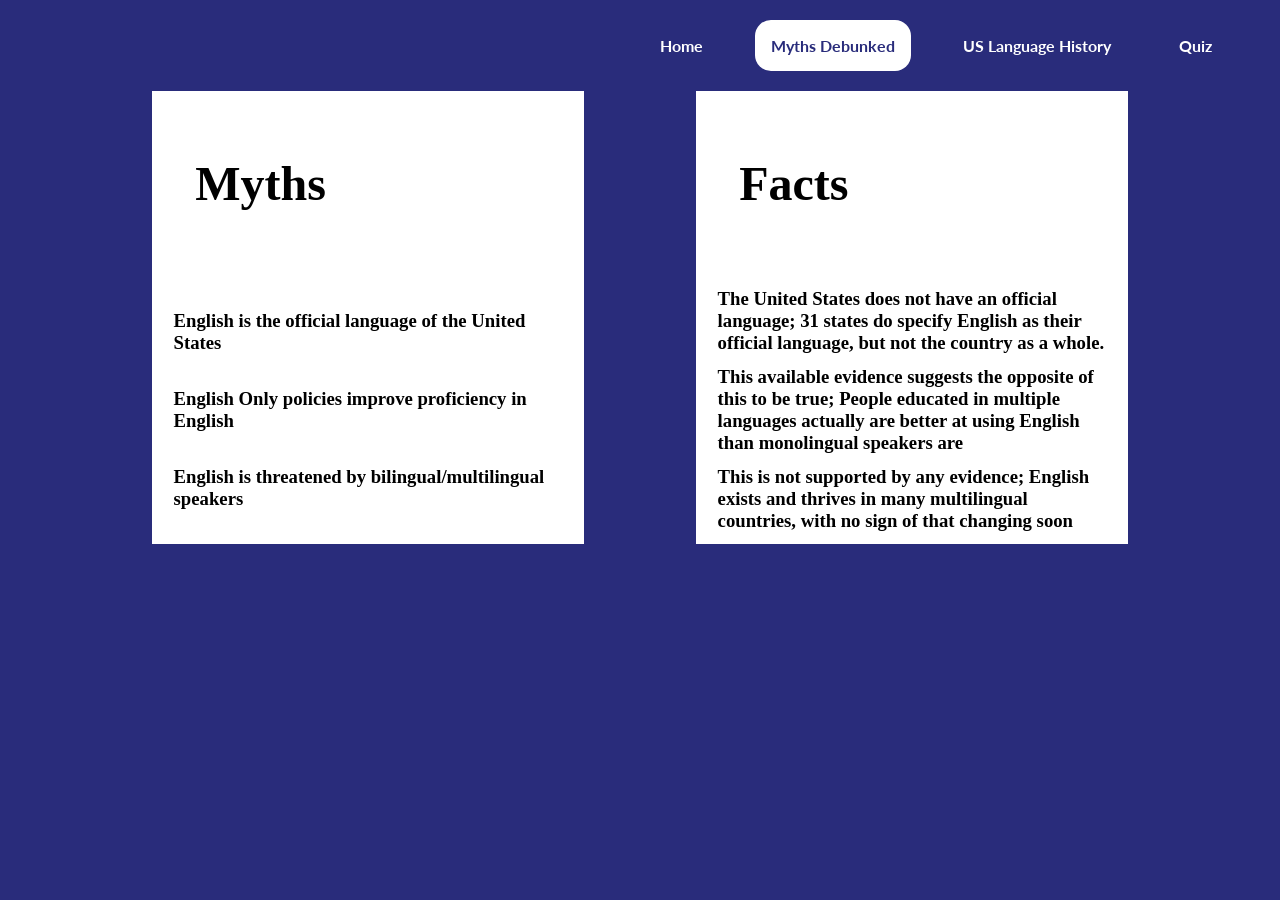
==== myths_debunked.html @ 209cc2a4 "Recreated quiz in php and adjusted styling" ====
<!doctype html>
<html>
  <head>
    <meta charset="utf-8" />
    <meta name="viewport" content="width=device-width" />
    <title>English-Only Movements & Policy</title>
    <link href="style.css" rel="stylesheet" type="text/css" />
    <script type="module" src="script.js"></script>
	<style>
		@import url('https://fonts.googleapis.com/css2?family=Lato:wght@400;700&display=swap');
	</style>
  </head>

  <header>
    <nav>
      <ul>
        <li class="nav"><a class="page" href="index.html"><b>Home</b></a></li>
        <li class="nav"><a class="page selected"><b>Myths Debunked</b></a></li>
        <li class="nav"><a class="page" href="us_language_history.html"><b>US Language History</b></a></li>
        <li class="nav"><a class="page" id="quizPage" href="quiz.php"><b>Quiz</b></a></li>
      </ul>
    </nav>
  </header>

  <body style="background-color:#292C7B">
    <main>
		<div id="mythsGrid">
			<div id="leftSide" class="mythsItem spacer">
			</div>
			
			<div id="myths" class="mythsItem">
				<h1 class="title" style="grid-row:1">
					Myths
				</h1>
				
				<h3 class="myth" style="grid-row:2">
					English is the official language of the United States
				</h3>
				
				<h3 class="myth" style="grid-row:3">
					English Only policies improve proficiency in English
				</h3>
				
				<h3 class="myth" style="grid-row:4">
					English is threatened by bilingual/multilingual speakers
				</h3>
				
			</div>
			
			<div id="spacer" class="mythsItem spacer">
			</div>
			
			<div id="facts" class="mythsItem">
				<h1 class="title" style="grid-row:1">
					Facts
				</h1>
				
				<h3 class="fact" style="grid-row:2">
					The United States does not have an official language; 31 states do specify English as their official language, but not the country as a whole.
				</h3>
				
				<h3 class="fact" style="grid-row:3">
					This available evidence suggests the opposite of this to be true; People educated in multiple languages actually are better at using English than monolingual speakers are
				</h3>
				
				<h3 class="fact" style="grid-row:4">
					This is not supported by any evidence; English exists and thrives in many multilingual countries, with no sign of that changing soon
				</h3>
			</div>
			
			<div id="rightSide" class="mythsItem spacer">
			</div>
			
		</div>
    </main>
  </body>
</html>
---- style.css ----
* {
	margin:0;
	padding:0;
}

html, body {
	padding: 0;
	margin: 0;
	width: 100%;
	height: auto;
}

.homePage {
	margin: 0;
	padding: 0;
}

nav {
	background-color: #292C7B;
	font-family: 'Lato', sans-serif;
	text-align: right;
	position: relative;
	padding: 2.25em;
	width: 100%;
	box-sizing: border-box;
}

nav li {
	list-style-type: none;
	display: inline;
	text-align:right;
	padding: 1em;
}

.page {
	text-decoration:none;
	color: white;
	padding-left: 1em;
	padding-right: 1em;
	font-size: 1rem;
	text-align: right;
}

.page:hover, .selected {
	background-color: white;
	color: #292C7B;
	padding: 1em;
	border-radius: 1em;
}

.bigImage {
	width:100%;
	filter: brightness(50%);
}

/* <---------------------------- US Language History CSS ----------------------------> */


/* <-------------- Introduction --------------> */


main.contentGrid {
	display: grid;
	grid-template-columns: 10% 80% 10%;
}

.left_column, .right_column {
	background-color:#00719c;
}

.ulh_content {
	font-family: 'Lato', sans-serif;
	background-color:white;
}

.intro_container {
	position: relative;
	text-align: center;
}

.new_amsterdam {
	width:100%;
	filter: brightness(70%);
}

.intro_text {
	position:absolute;
	top:5%;
	left:5%;
	width:90%;
	height:90%;
	z-index:0;
	background-color:black;
	filter: opacity(50%);
	color:white;
	justify-content: center;
}

.title {
	margin-top: 15%;
	margin-bottom: 15%;
	margin-left: auto;
	margin-right: auto;
	width:80%;
	font-size:3rem;
}

.intro_info {
	margin-bottom: 10%;
	margin-left: auto;
	margin-right: auto;
	width: 80%;
}

.intro_divider {
	position:relative;
	background-color:black;
	border-radius:2px;
	margin:4em auto;
	height: 2px;
	width: 80%;
}


/* <-------------- Spanish --------------> */


.spanish {
	display: grid;
	grid-template-columns:47.5% 47.5%;
	grid-gap: 5%;
	margin:0 5%;
	text-align: center;
}

.spanish_title {
	margin-bottom: 1em;
}

.santa_fe {
	grid-area: santa_fe;
	width:100%;
	height:100%;
	object-fit: cover;
}

.spanish_divider {
	position:relative;
	background-color:black;
	border-radius:2px;
	margin:4em auto;
	height: 2px;
	width: 80%;
}


/* <-------------- French --------------> */


.french {
	display: grid;
	grid-template-columns:47.5% 47.5%;
	grid-gap: 5%;
	margin:0 5%;
	text-align: center;
}

.french_title {
	margin-bottom: 1em;
}

.french_house {
	grid-area: french_house;
	width:100%;
	height:100%;
	object-fit:fill;
}

.french_divider {
	position:relative;
	background-color:black;
	border-radius:2px;
	margin:4em auto;
	height: 2px;
	width: 80%;
}


/* <-------------- Dutch --------------> */


.dutch {
	display: grid;
	grid-template-columns:47.5% 47.5%;
	grid-gap: 5%;
	margin:0 5%;
	text-align: center;
}

.dutch_title {
	margin-bottom: 1em;
}

.dutch_houses {
	grid-area: french_houses;
	width:100%;
	height:100%;
	object-fit:fill;
}

.dutch_divider {
	position:relative;
	background-color:black;
	border-radius:2px;
	margin:4em auto;
	height: 2px;
	width: 80%;
}


/* <-------------- Swedish --------------> */


.swedish {
	display: grid;
	grid-template-columns:47.5% 47.5%;
	grid-gap: 5%;
	margin:0 5%;
	text-align: center;
}

.swedish_title {
	margin-bottom: 1em;
}

.swedish_cabin {
	grid-area: swedish_cabin;
	width:100%;
	height:100%;
	object-fit:fill;
}

.swedish_divider {
	position:relative;
	background-color:black;
	border-radius:2px;
	margin:4em auto;
	height: 2px;
	width: 80%;
}


/* <-------------- Quiz CSS --------------> */

.quiz {
	position:relative;
	width: 100%;
	align-items:center;
}

.quizItem {
	width:100%;
	display: inline-grid;
}

.results {
	position:relative;
	width: 100%;
	justify-content: center;
}

body.quiz, body.results {
	background-color:#292C7B;
}

.resultsItem {
	display: inline-grid;
	height: 100%;
	width:100%;
}

#quizGrid {
	grid-template-columns: 20% 60% 20%;
	grid-template-rows: 15% 15% 15% 15% 15% 5%;
	display: inline-grid;
	width: 100%;
	align-items: center;
	height:100%;
	position:absolute;
	top:40em;
	color:white;
}

.questions {
	justify-content: left;
}

.choices {
	display: inline-grid;
	grid-template-columns: 20% 80%;
}

#question1 {
	grid-row:1;
}

#question2 {
	grid-row:2;
}

#question3 {
	grid-row:3;
}

#question4 {
	grid-row:4;
}

#question5 {
	grid-row:5;
}

.submit {
	grid-row:6;
	width:20%;
	justify-content: center;
}

#resultsGrid {
	grid-template-columns: 15% 70% 15%;
	display: inline-grid;
	width: 100%;
	align-items: center;
	color: white;
}


/* <--------- Myths debunked CSS ----------> */

#mythsGrid {
	grid-template-columns: 10% 37.5% 5% 37.5% 10%;
	height:100%;
	display: inline-grid;
	width: 100%;
	align-items: center;
}

#myths {
	background-color: white;
	height:100%;
	margin: 5%;
}

#facts {
	background-color: white;
	height:100%;
	margin: 5%;
}

.mythsItem {
	display: inline-grid;
	height: 100%;
}

.spacer {
	height: 100%;
	background-color: #292C7B;
}

.myth, .fact {
	margin-left: 5%;
	margin-right: 5%;
}



p {
	display:inline-block;
}
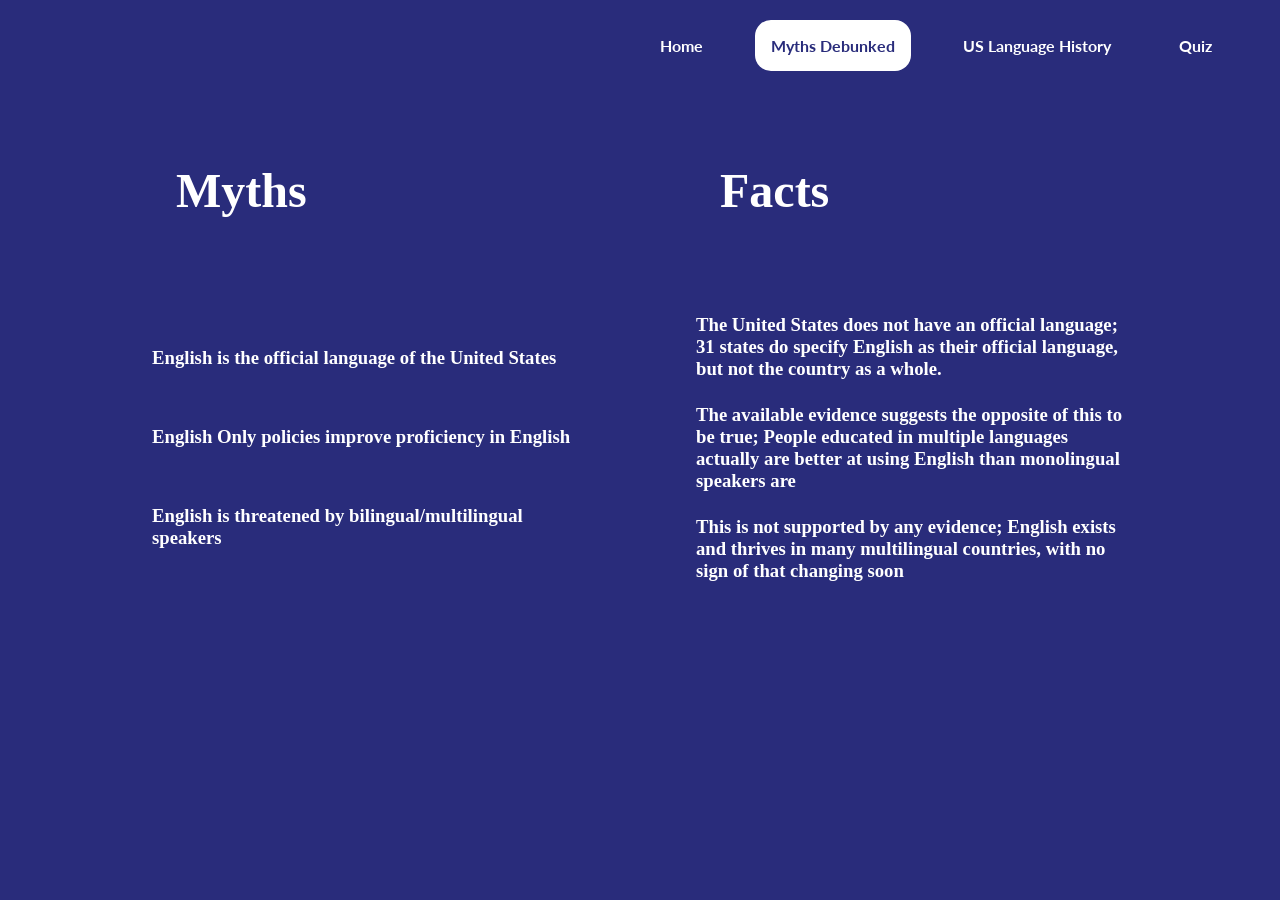
==== commit 5c0a464a: "Style changes for myths page and quiz" ====
--- a/myths_debunked.html
+++ b/myths_debunked.html
@@ -60,7 +60,7 @@
 				</h3>
 				
 				<h3 class="fact" style="grid-row:3">
-					This available evidence suggests the opposite of this to be true; People educated in multiple languages actually are better at using English than monolingual speakers are
+					The available evidence suggests the opposite of this to be true; People educated in multiple languages actually are better at using English than monolingual speakers are
 				</h3>
 				
 				<h3 class="fact" style="grid-row:4">
--- a/style.css
+++ b/style.css
@@ -256,11 +256,13 @@
 	position:relative;
 	width: 100%;
 	align-items:center;
+	height:auto;
 }
 
 .quizItem {
 	width:100%;
 	display: inline-grid;
+	height:auto;
 }
 
 .results {
@@ -279,25 +281,27 @@
 	width:100%;
 }
 
+#question {
+	
+}
+
 #quizGrid {
-	grid-template-columns: 20% 60% 20%;
-	grid-template-rows: 15% 15% 15% 15% 15% 5%;
-	display: inline-grid;
-	width: 100%;
-	align-items: center;
-	height:100%;
-	position:absolute;
-	top:40em;
-	color:white;
+	grid-template-columns: 15% 70% 15%;
+	display: inline-grid;
+	width: 100%;
+	color: white;
 }
 
 .questions {
 	justify-content: left;
+	width:100%;
 }
 
 .choices {
 	display: inline-grid;
 	grid-template-columns: 20% 80%;
+	width: 100%;
+	
 }
 
 #question1 {
@@ -346,15 +350,17 @@
 }
 
 #myths {
-	background-color: white;
-	height:100%;
-	margin: 5%;
+	height:100%;
+	margin-top: 10%;
+	margin-bottom: 10%;
+	color:white;
 }
 
 #facts {
-	background-color: white;
-	height:100%;
-	margin: 5%;
+	height:100%;
+	margin-top: 10%;
+	margin-bottom: 10%;
+	color:white;
 }
 
 .mythsItem {
@@ -371,9 +377,6 @@
 	margin-left: 5%;
 	margin-right: 5%;
 }
-
-
-
 p {
 	display:inline-block;
 }
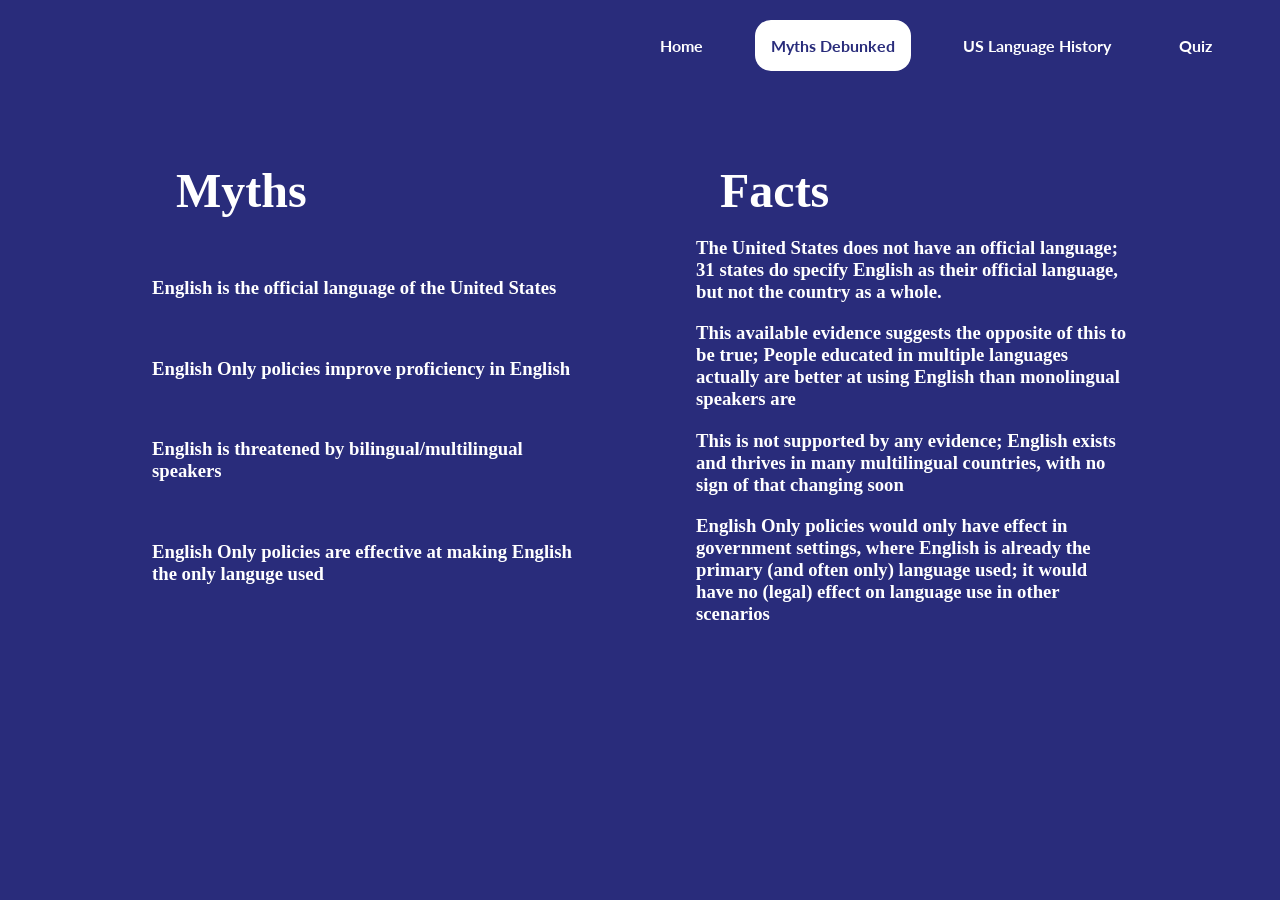
==== commit 0bb7891b: "Added a myth/fact" ====
--- a/myths_debunked.html
+++ b/myths_debunked.html
@@ -45,6 +45,10 @@
 					English is threatened by bilingual/multilingual speakers
 				</h3>
 				
+				<h3 class="myth" style="grid-row:5">
+					English Only policies are effective at making English the only languge used
+				</h3>
+				
 			</div>
 			
 			<div id="spacer" class="mythsItem spacer">
@@ -60,12 +64,17 @@
 				</h3>
 				
 				<h3 class="fact" style="grid-row:3">
-					The available evidence suggests the opposite of this to be true; People educated in multiple languages actually are better at using English than monolingual speakers are
+					This available evidence suggests the opposite of this to be true; People educated in multiple languages actually are better at using English than monolingual speakers are
 				</h3>
 				
 				<h3 class="fact" style="grid-row:4">
 					This is not supported by any evidence; English exists and thrives in many multilingual countries, with no sign of that changing soon
 				</h3>
+				
+				<h3 class="fact" style="grid-row:5">
+					English Only policies would only have effect in government settings, where English is already the primary (and often only) language used; it would have no (legal) effect on language use in other scenarios
+				</h3>
+				
 			</div>
 			
 			<div id="rightSide" class="mythsItem spacer">
--- a/style.css
+++ b/style.css
@@ -1,8 +1,16 @@
+
+/* <---------------------------- General ----------------------------> */
+
+
 * {
 	margin:0;
 	padding:0;
 }
 
+
+/* <---------------------------- Home Page ----------------------------> */
+
+
 html, body {
 	padding: 0;
 	margin: 0;
@@ -14,6 +22,10 @@
 	margin: 0;
 	padding: 0;
 }
+
+
+/* <-------------- Nav Bar --------------> */
+
 
 nav {
 	background-color: #292C7B;
@@ -48,12 +60,17 @@
 	border-radius: 1em;
 }
 
+
+/* <-------------- Home Page Content --------------> */
+
+
 .bigImage {
 	width:100%;
 	filter: brightness(50%);
 }
 
-/* <---------------------------- US Language History CSS ----------------------------> */
+
+/* <---------------------------- US Language History ----------------------------> */
 
 
 /* <-------------- Introduction --------------> */
@@ -98,13 +115,20 @@
 
 .title {
 	margin-top: 15%;
-	margin-bottom: 15%;
 	margin-left: auto;
 	margin-right: auto;
 	width:80%;
 	font-size:3rem;
 }
 
+.intro_divider {
+	background-color:white;
+	border-radius: 2px;
+	margin: 5em auto;
+	height: 2px;
+	width: 20%;
+}
+
 .intro_info {
 	margin-bottom: 10%;
 	margin-left: auto;
@@ -112,7 +136,7 @@
 	width: 80%;
 }
 
-.intro_divider {
+.post_intro_divider {
 	position:relative;
 	background-color:black;
 	border-radius:2px;
@@ -250,7 +274,8 @@
 }
 
 
-/* <-------------- Quiz CSS --------------> */
+/* <-------------- Quiz --------------> */
+
 
 .quiz {
 	position:relative;
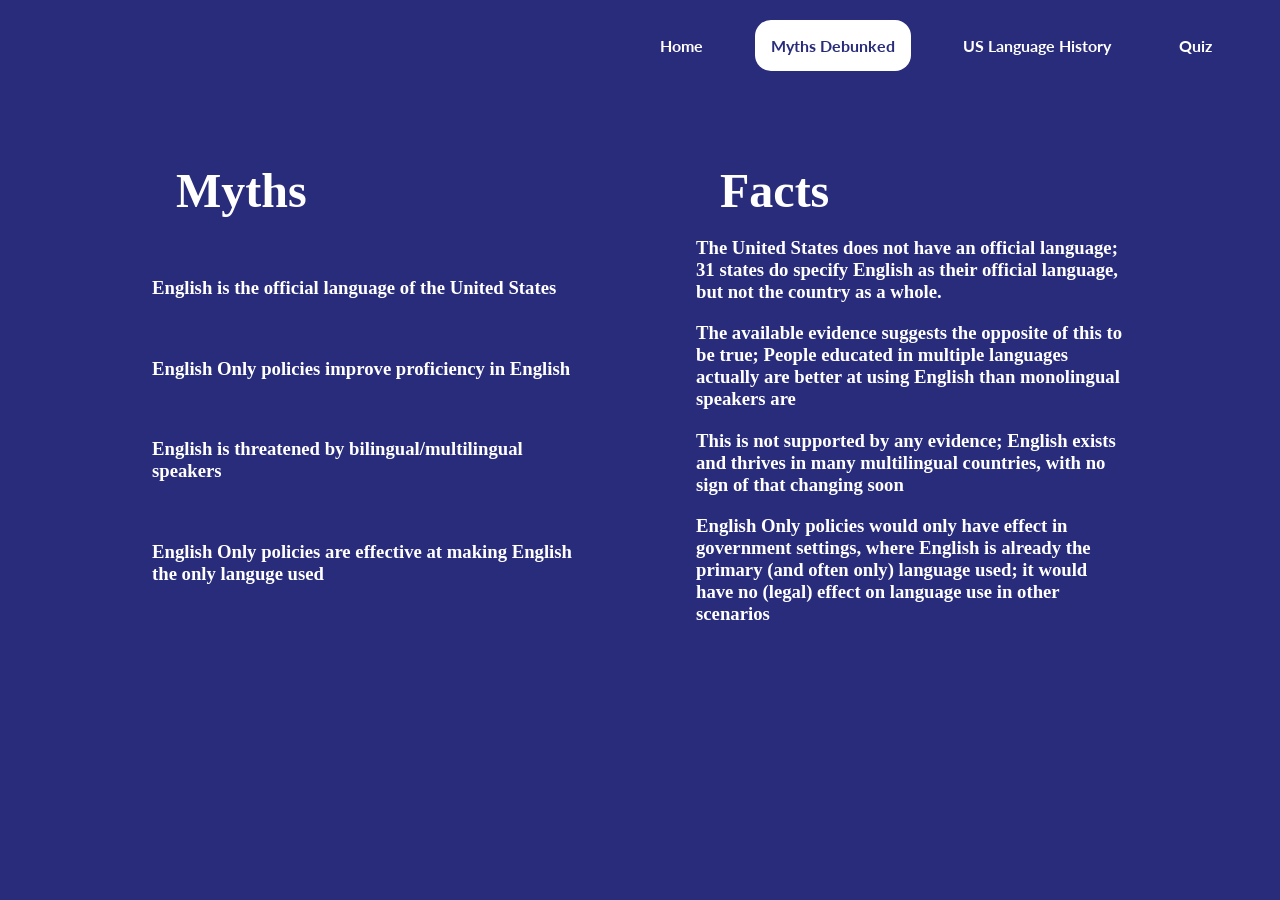
==== commit 645f2a3b: "Merge branch 'main' of https://github.com/jdolph0/Ling-201_English-Only-Movements" ====
--- a/myths_debunked.html
+++ b/myths_debunked.html
@@ -64,7 +64,7 @@
 				</h3>
 				
 				<h3 class="fact" style="grid-row:3">
-					This available evidence suggests the opposite of this to be true; People educated in multiple languages actually are better at using English than monolingual speakers are
+					The available evidence suggests the opposite of this to be true; People educated in multiple languages actually are better at using English than monolingual speakers are
 				</h3>
 				
 				<h3 class="fact" style="grid-row:4">
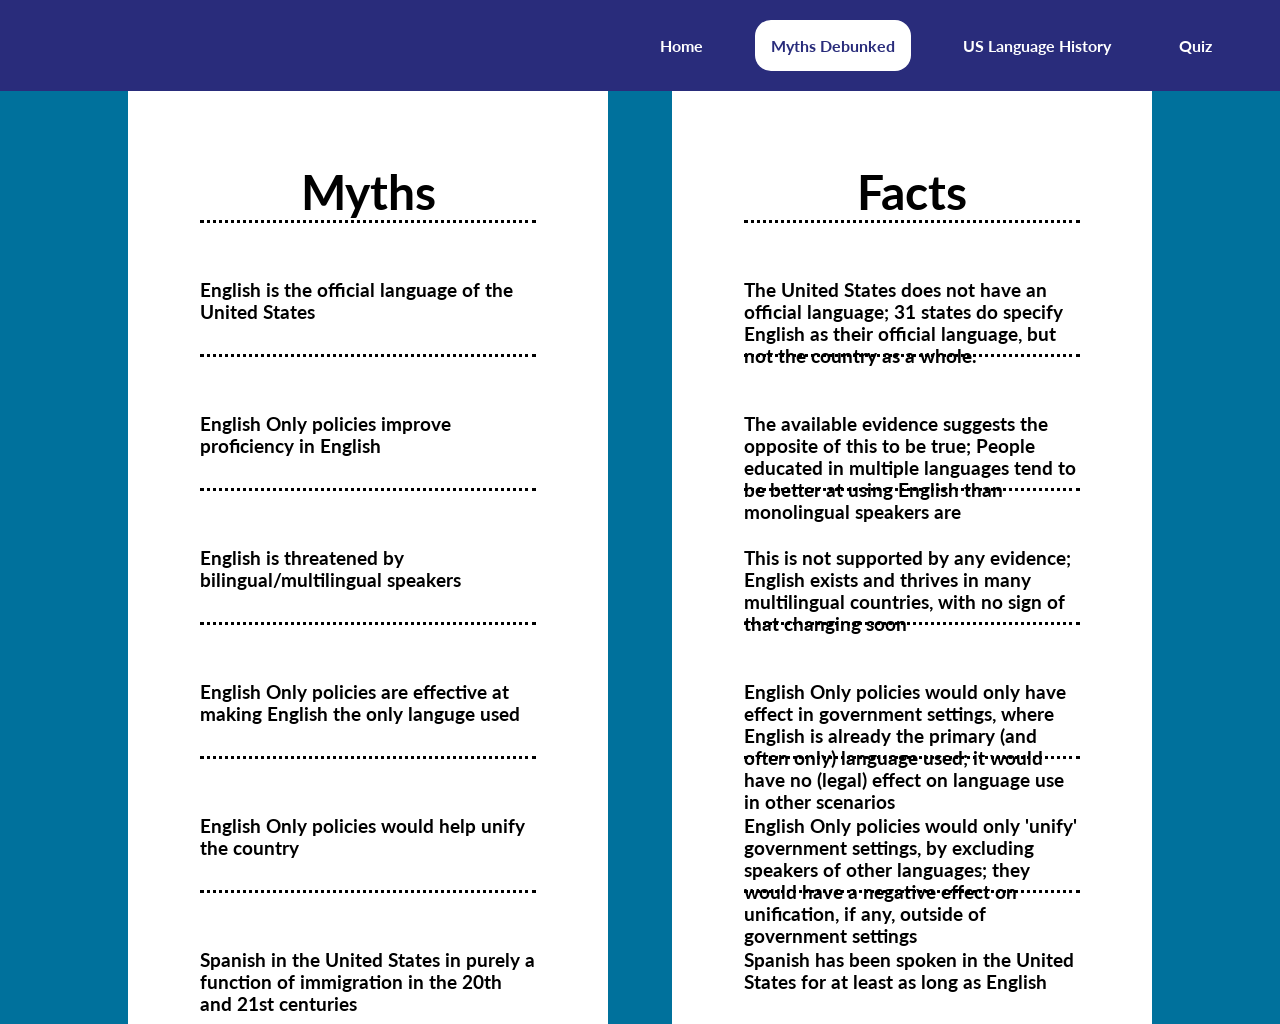
==== commit 0457fdae: "modified style more; added source for quiz images" ====
--- a/myths_debunked.html
+++ b/myths_debunked.html
@@ -22,31 +22,39 @@
     </nav>
   </header>
 
-  <body style="background-color:#292C7B">
-    <main>
+  <body style="background-color:#00719c; height:100%;">
+    <main style="height:100%;">
 		<div id="mythsGrid">
 			<div id="leftSide" class="mythsItem spacer">
 			</div>
 			
 			<div id="myths" class="mythsItem">
-				<h1 class="title" style="grid-row:1">
+				<h1 class="title">
 					Myths
 				</h1>
 				
-				<h3 class="myth" style="grid-row:2">
+				<h3 class="myth">
 					English is the official language of the United States
 				</h3>
 				
-				<h3 class="myth" style="grid-row:3">
+				<h3 class="myth">
 					English Only policies improve proficiency in English
 				</h3>
 				
-				<h3 class="myth" style="grid-row:4">
+				<h3 class="myth">
 					English is threatened by bilingual/multilingual speakers
 				</h3>
 				
-				<h3 class="myth" style="grid-row:5">
+				<h3 class="myth">
 					English Only policies are effective at making English the only languge used
+				</h3>
+				
+				<h3 class="myth">
+					English Only policies would help unify the country
+				</h3>
+				
+				<h3 class="myth">
+					Spanish in the United States in purely a function of immigration in the 20th and 21st centuries 
 				</h3>
 				
 			</div>
@@ -55,26 +63,33 @@
 			</div>
 			
 			<div id="facts" class="mythsItem">
-				<h1 class="title" style="grid-row:1">
+				<h1 class="title">
 					Facts
 				</h1>
 				
-				<h3 class="fact" style="grid-row:2">
+				<h3 class="fact">
 					The United States does not have an official language; 31 states do specify English as their official language, but not the country as a whole.
 				</h3>
 				
-				<h3 class="fact" style="grid-row:3">
-					The available evidence suggests the opposite of this to be true; People educated in multiple languages actually are better at using English than monolingual speakers are
+				<h3 class="fact">
+					The available evidence suggests the opposite of this to be true; People educated in multiple languages tend to be better at using English than monolingual speakers are
 				</h3>
 				
-				<h3 class="fact" style="grid-row:4">
+				<h3 class="fact">
 					This is not supported by any evidence; English exists and thrives in many multilingual countries, with no sign of that changing soon
 				</h3>
 				
-				<h3 class="fact" style="grid-row:5">
+				<h3 class="fact">
 					English Only policies would only have effect in government settings, where English is already the primary (and often only) language used; it would have no (legal) effect on language use in other scenarios
 				</h3>
 				
+				<h3 class="fact">
+					English Only policies would only 'unify' government settings, by excluding speakers of other languages; they would have a negative effect on unification, if any, outside of government settings
+				</h3>
+				
+				<h3 class="fact">
+					Spanish has been spoken in the United States for at least as long as English
+				</h3>
 			</div>
 			
 			<div id="rightSide" class="mythsItem spacer">
--- a/style.css
+++ b/style.css
@@ -5,6 +5,7 @@
 * {
 	margin:0;
 	padding:0;
+	font-family: 'Lato', sans-serif;
 }
 
 
@@ -15,7 +16,7 @@
 	padding: 0;
 	margin: 0;
 	width: 100%;
-	height: auto;
+	height: 100%;
 }
 
 .homePage {
@@ -280,7 +281,10 @@
 .quiz {
 	position:relative;
 	width: 100%;
-	align-items:center;
+	height: 100%;
+	display: flex;
+	margin-left: 5em;
+	margin-right: 5em;
 	height:auto;
 }
 
@@ -312,20 +316,25 @@
 
 #quizGrid {
 	grid-template-columns: 15% 70% 15%;
-	display: inline-grid;
-	width: 100%;
-	color: white;
+	display: flex;
+	width: 100%;
+	height: 100%;
+	align-items: center;
+	background-color: white;
+	color: black;
 }
 
 .questions {
 	justify-content: left;
 	width:100%;
+	margin-top: 0.5em;
 }
 
 .choices {
-	display: inline-grid;
-	grid-template-columns: 20% 80%;
-	width: 100%;
+	padding-left: 3em;
+	display: flex;
+	gap: 1em;
+	width: auto;
 	
 }
 
@@ -350,6 +359,8 @@
 }
 
 .submit {
+	margin-left: 2em;
+	margin-top: 0.5em;
 	grid-row:6;
 	width:20%;
 	justify-content: center;
@@ -360,7 +371,9 @@
 	display: inline-grid;
 	width: 100%;
 	align-items: center;
-	color: white;
+	height: 100%;
+	background-color: white;
+	color: black;
 }
 
 
@@ -369,38 +382,44 @@
 #mythsGrid {
 	grid-template-columns: 10% 37.5% 5% 37.5% 10%;
 	height:100%;
-	display: inline-grid;
+	display: grid;
 	width: 100%;
 	align-items: center;
 }
 
 #myths {
 	height:100%;
-	margin-top: 10%;
-	margin-bottom: 10%;
-	color:white;
+	background-color:white;
+	color:black;
 }
 
 #facts {
 	height:100%;
-	margin-top: 10%;
-	margin-bottom: 10%;
-	color:white;
+	background-color:white;
+	color:black;
 }
 
 .mythsItem {
-	display: inline-grid;
+	display: grid;
 	height: 100%;
 }
 
 .spacer {
 	height: 100%;
-	background-color: #292C7B;
+	background-color: #00719c;
+}
+
+.title {
+	text-align: center;
 }
 
 .myth, .fact {
-	margin-left: 5%;
-	margin-right: 5%;
+	text-align: cnter;
+	height: 4em;
+	margin-left: 15%;
+	margin-right: 15%;
+	padding-top: 3em;
+	border-top: black dotted;
 }
 p {
 	display:inline-block;
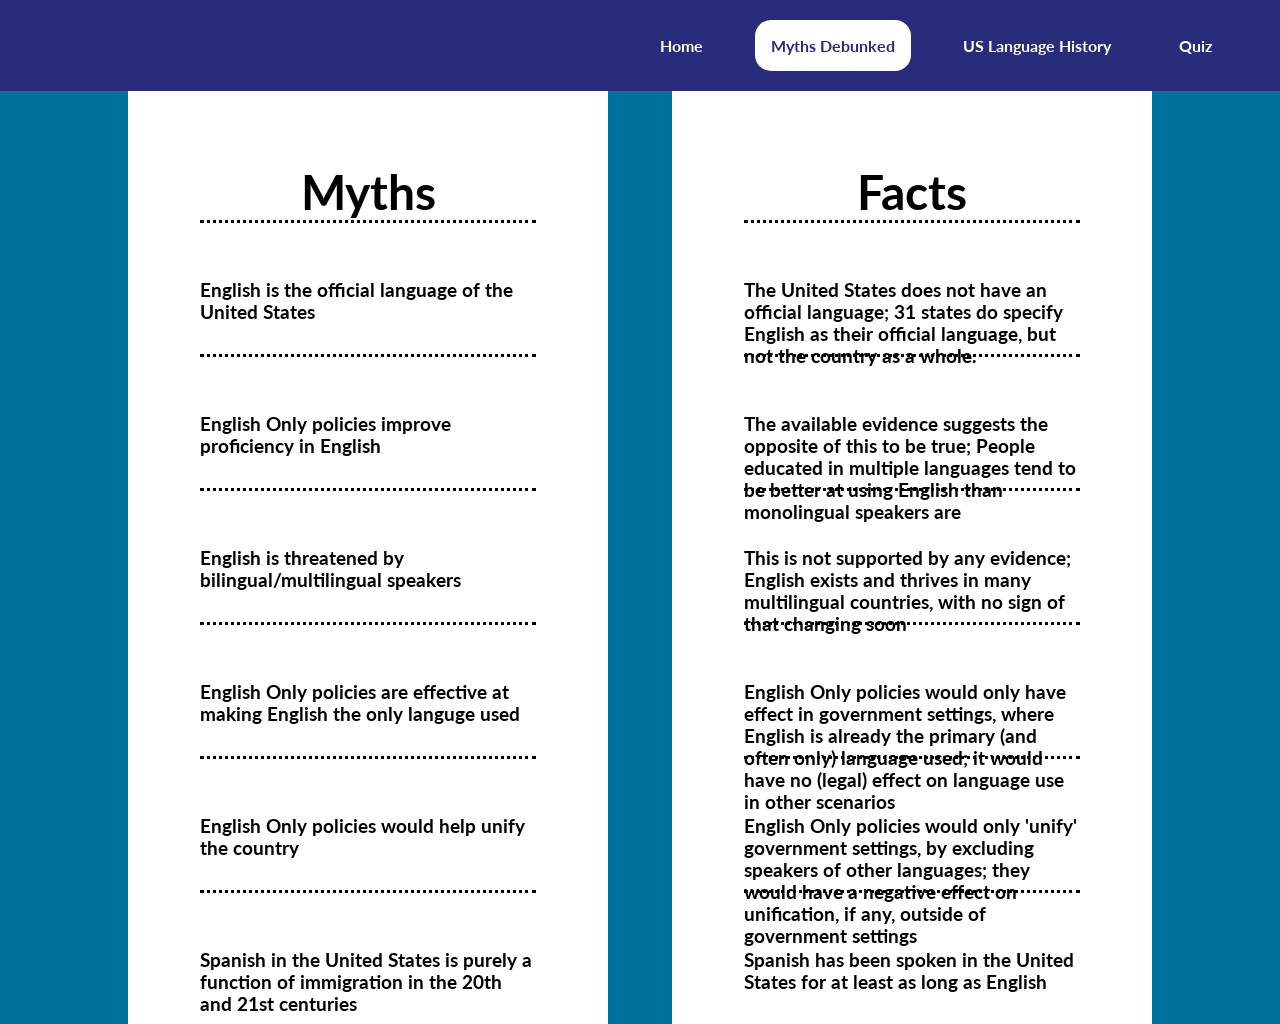
==== commit 203173ce: "Added lines between the myths/facts, and spacing between ones in each column" ====
--- a/myths_debunked.html
+++ b/myths_debunked.html
@@ -54,7 +54,7 @@
 				</h3>
 				
 				<h3 class="myth">
-					Spanish in the United States in purely a function of immigration in the 20th and 21st centuries 
+					Spanish in the United States is purely a function of immigration in the 20th and 21st centuries 
 				</h3>
 				
 			</div>
--- a/style.css
+++ b/style.css
@@ -283,6 +283,7 @@
 	width: 100%;
 	height: 100%;
 	display: flex;
+	flex-wrap: wrap;
 	margin-left: 5em;
 	margin-right: 5em;
 	height:auto;
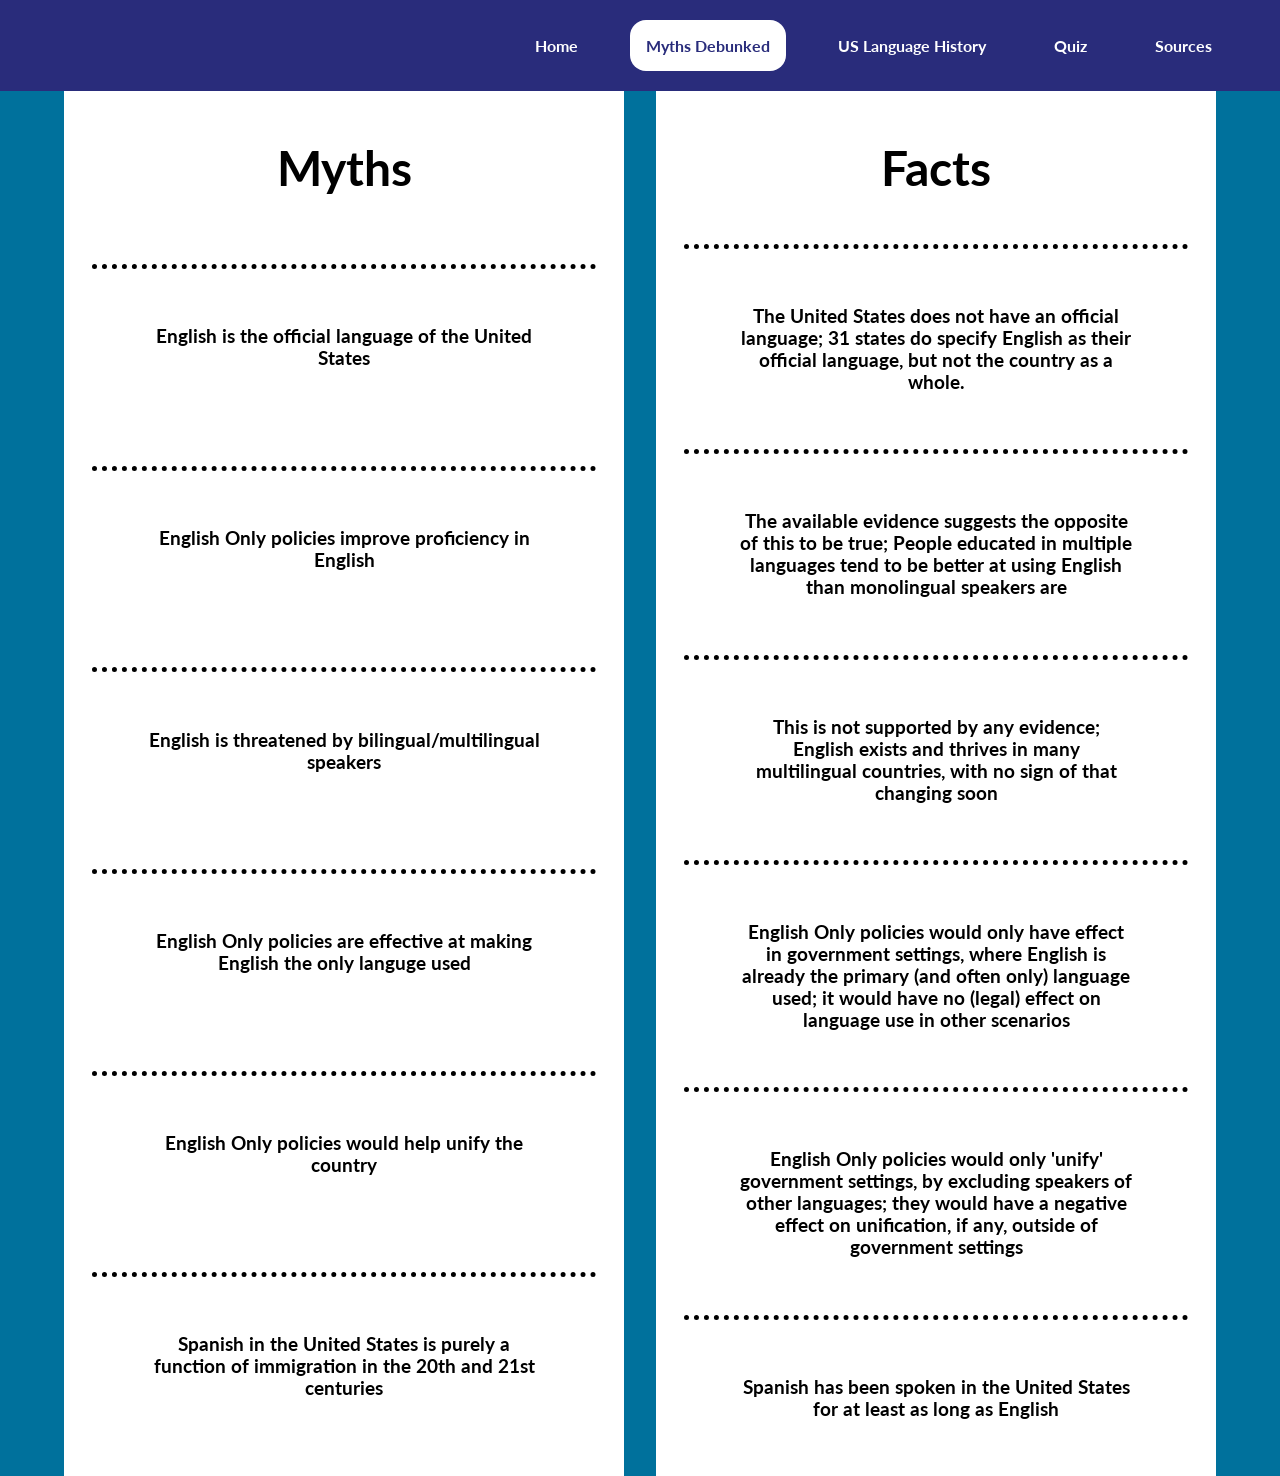
==== commit 3ee7e214: "Added images to home page; made changes to quiz/results style" ====
--- a/myths_debunked.html
+++ b/myths_debunked.html
@@ -18,6 +18,7 @@
         <li class="nav"><a class="page selected"><b>Myths Debunked</b></a></li>
         <li class="nav"><a class="page" href="us_language_history.html"><b>US Language History</b></a></li>
         <li class="nav"><a class="page" id="quizPage" href="quiz.php"><b>Quiz</b></a></li>
+		<li class="nav"><a download class="page" id="sources" href="sources.txt"><b>Sources</b></a></li>
       </ul>
     </nav>
   </header>
--- a/style.css
+++ b/style.css
@@ -22,6 +22,22 @@
 .homePage {
 	margin: 0;
 	padding: 0;
+	background-image: url("images/englishOnly.jpg");
+	background-repeat: no-repeat;
+	background-size: cover;
+	height: 100%;
+	filter: brightness(50%);
+}
+
+.homeImages {
+	height: 176px;
+}
+
+table {
+	padding: 2em;
+	width: 100%;
+	height: 100%;
+	text-align: center;
 }
 
 
@@ -316,19 +332,32 @@
 }
 
 #quizGrid {
-	grid-template-columns: 15% 70% 15%;
+	position: relative;
 	display: flex;
 	width: 100%;
 	height: 100%;
 	align-items: center;
+	justify-content: center;
 	background-color: white;
 	color: black;
 }
 
+#leftSide, #rightSide {
+	width: 15%;
+}
+
+.title {
+	position: relative;
+	justify-content: center;
+	text-align: center;
+	margin: 1em auto;
+}
+
 .questions {
+	position: relative;
 	justify-content: left;
 	width:100%;
-	margin-top: 0.5em;
+	margin: 1em auto;
 }
 
 .choices {
@@ -339,26 +368,6 @@
 	
 }
 
-#question1 {
-	grid-row:1;
-}
-
-#question2 {
-	grid-row:2;
-}
-
-#question3 {
-	grid-row:3;
-}
-
-#question4 {
-	grid-row:4;
-}
-
-#question5 {
-	grid-row:5;
-}
-
 .submit {
 	margin-left: 2em;
 	margin-top: 0.5em;
@@ -381,7 +390,7 @@
 /* <--------- Myths debunked CSS ----------> */
 
 #mythsGrid {
-	grid-template-columns: 10% 37.5% 5% 37.5% 10%;
+	grid-template-columns: 5% 43.75% 2.5% 43.75% 5%;
 	height:100%;
 	display: grid;
 	width: 100%;
@@ -401,7 +410,8 @@
 }
 
 .mythsItem {
-	display: grid;
+	display: flex;
+	flex-direction: column;
 	height: 100%;
 }
 
@@ -415,12 +425,13 @@
 }
 
 .myth, .fact {
-	text-align: cnter;
-	height: 4em;
-	margin-left: 15%;
-	margin-right: 15%;
-	padding-top: 3em;
-	border-top: black dotted;
+	text-align: center;
+	height: auto;
+	width: 70%;
+	margin: auto;
+	padding: 3em;
+	border-top: 5px dotted black;
+	display: inline;
 }
 p {
 	display:inline-block;
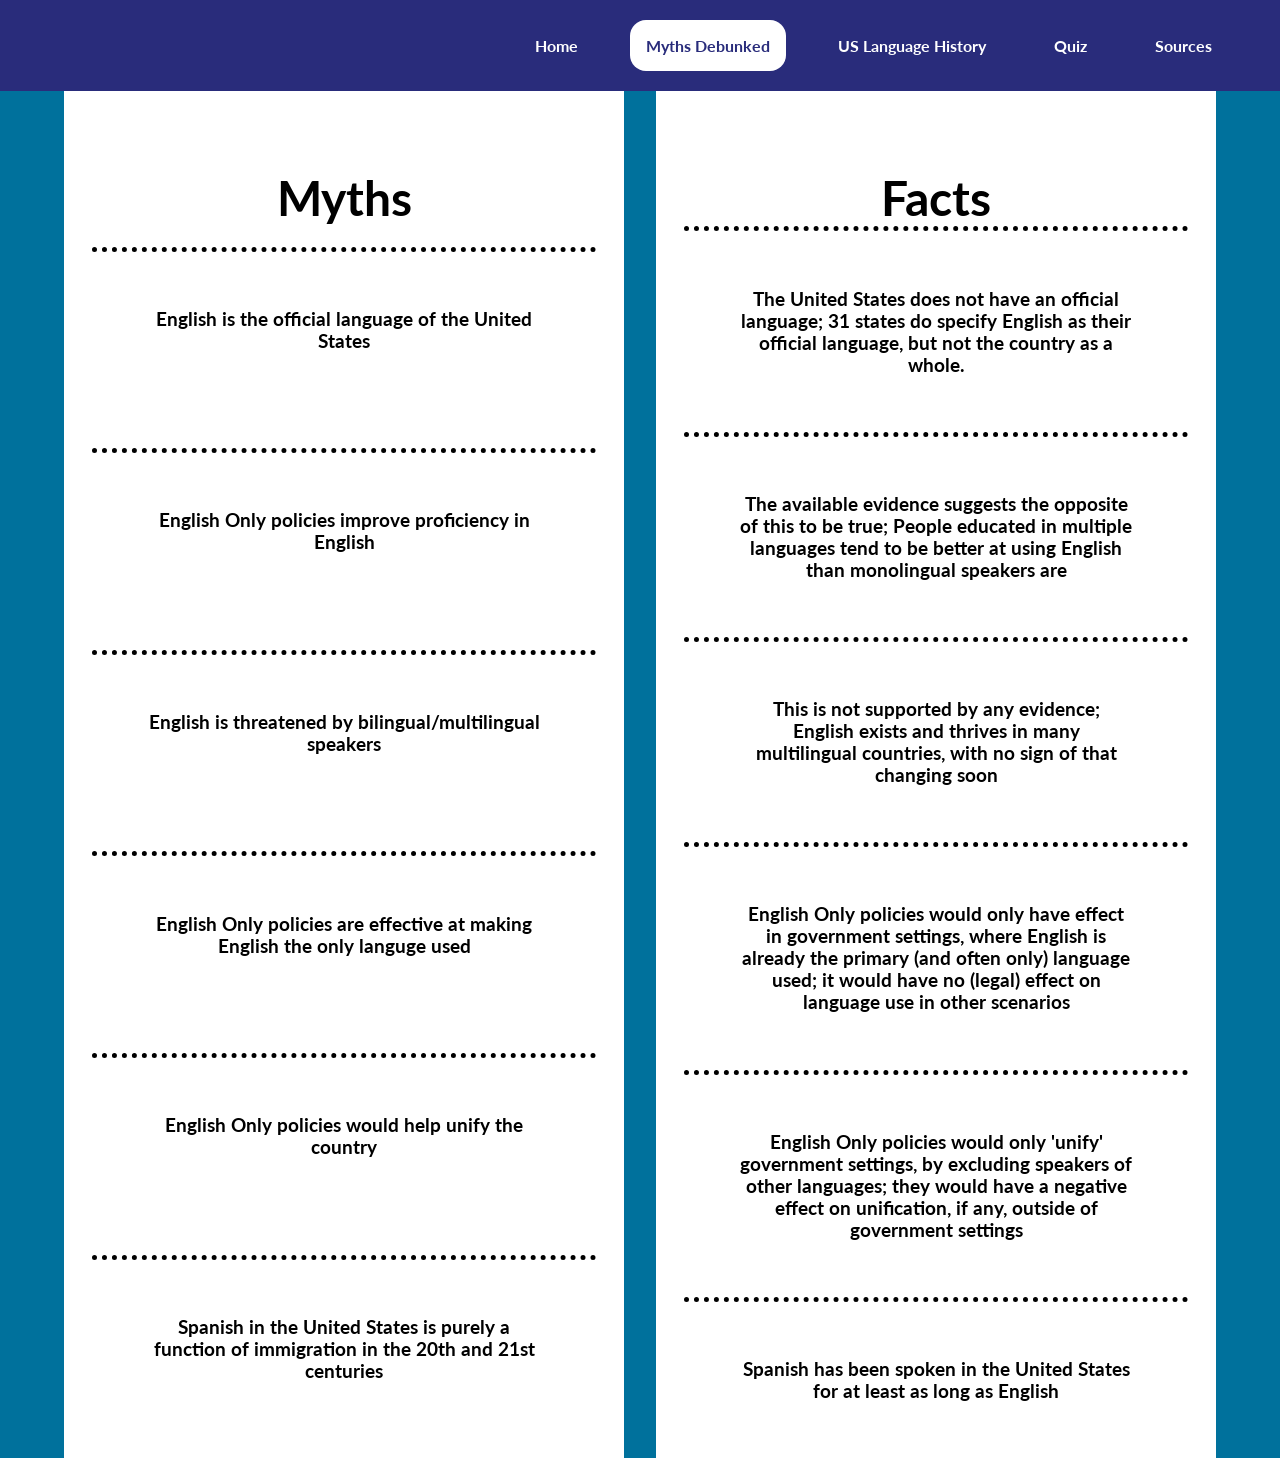
==== commit 38041605: "Fixed title HTML tags and deleted a couple more files that were unused." ====
--- a/myths_debunked.html
+++ b/myths_debunked.html
@@ -3,9 +3,8 @@
   <head>
     <meta charset="utf-8" />
     <meta name="viewport" content="width=device-width" />
-    <title>English-Only Movements & Policy</title>
+    <title>Myths Debunked | English Only Movement</title>
     <link href="style.css" rel="stylesheet" type="text/css" />
-    <script type="module" src="script.js"></script>
 	<style>
 		@import url('https://fonts.googleapis.com/css2?family=Lato:wght@400;700&display=swap');
 	</style>
--- a/style.css
+++ b/style.css
@@ -15,29 +15,116 @@
 html, body {
 	padding: 0;
 	margin: 0;
-	width: 100%;
-	height: 100%;
-}
-
-.homePage {
+}
+
+.home_page {
+	display:grid;
+	grid-template-columns: 10% 80% 10%;
+}
+
+.home_left_column, .home_right_column {
+	background-color: #00719c;
+}
+
+.home_page_intro {
 	margin: 0;
 	padding: 0;
-	background-image: url("images/englishOnly.jpg");
-	background-repeat: no-repeat;
-	background-size: cover;
-	height: 100%;
-	filter: brightness(50%);
-}
-
-.homeImages {
-	height: 176px;
-}
-
-table {
-	padding: 2em;
-	width: 100%;
-	height: 100%;
-	text-align: center;
+	position:relative;
+	text-align: center;
+}
+
+.big_image {
+	width:100%;
+	filter:brightness(30%);
+}
+
+.home_title {
+	font-family: 'Lato', sans-serif;
+	position: absolute;
+	color: white;
+	top:15%;
+	top: 30%;
+  	left: 50%;
+  	transform: translate(-50%, -50%);
+	filter: opacity(75%);
+	font-size: 3rem;
+	width: 75%;
+}
+
+.home_intro_divider {
+	position: absolute;
+	background-color:white;
+	border-radius: 2px;
+	height: 2px;
+	width: 20%;
+	z-index: 0;
+	filter: opacity(75%);
+	top: 57.5%;
+  	left: 50%;
+  	transform: translate(-50%, -50%);
+}
+
+.designers {
+	position: absolute;
+	color: white;
+	top:77.5%;	
+  	left: 50%;
+  	transform: translate(-50%, -50%);
+	filter: opacity(75%);
+	font-size: 2rem;
+	width: 75%;
+}
+
+.home_post_intro_divider {
+	background-color:black;
+	border-radius: 2px;
+	margin: 5em auto;
+	height: 2px;
+	width: 70%;
+}
+
+.lang_disc_ex_container {
+	text-align: center;
+}
+
+.mission_title {
+	margin-bottom: 2em;
+}
+
+.mission {
+	text-align: center;
+	width: 80%;
+}
+
+.myth_examples_title {
+	margin-bottom: 3em;
+}
+
+.myth_images {
+	display: grid;
+	grid-template-columns: 50% 50%;
+	grid-template-rows: 50% 50%;
+	width:78%;
+	grid-gap: 2%;
+	justify-content: center;
+	margin-left: auto;
+	margin-right: auto;
+	margin-bottom: 6em;
+}
+
+.myth_img {
+	width:100%;
+	height:100%;
+	object-fit:fill;
+}
+
+.myths_explanation_title {
+	margin-bottom: 2em;
+}
+
+.myths_explanation {
+	text-align: center;
+	width: 80%;
 }
 
 
@@ -51,6 +138,7 @@
 	position: relative;
 	padding: 2.25em;
 	width: 100%;
+	top: 100%;
 	box-sizing: border-box;
 }
 
@@ -131,7 +219,7 @@
 }
 
 .title {
-	margin-top: 15%;
+	margin-top: 14%;
 	margin-left: auto;
 	margin-right: auto;
 	width:80%;
@@ -141,13 +229,12 @@
 .intro_divider {
 	background-color:white;
 	border-radius: 2px;
-	margin: 5em auto;
+	margin: 6em auto;
 	height: 2px;
 	width: 20%;
 }
 
 .intro_info {
-	margin-bottom: 10%;
 	margin-left: auto;
 	margin-right: auto;
 	width: 80%;
@@ -171,17 +258,36 @@
 	grid-template-columns:47.5% 47.5%;
 	grid-gap: 5%;
 	margin:0 5%;
-	text-align: center;
+	text-align: left;
 }
 
 .spanish_title {
 	margin-bottom: 1em;
+	text-align: center;
+}
+
+.spanish_list {
+	list-style-type: none;
+}
+
+.spanish_bullet {
+	margin-top: 1em;
+}
+
+.spanish_img {
+	display: grid;
+	grid-template-rows: 50% 50%;
 }
 
 .santa_fe {
-	grid-area: santa_fe;
-	width:100%;
-	height:100%;
+	width: 95%;
+	height:95%;
+	object-fit:cover;
+}
+
+.san_antonio_mission {
+	width:95%;
+	height:95%;
 	object-fit: cover;
 }
 
@@ -189,7 +295,7 @@
 	position:relative;
 	background-color:black;
 	border-radius:2px;
-	margin:4em auto;
+	margin:3em auto 4em auto;
 	height: 2px;
 	width: 80%;
 }
@@ -203,18 +309,27 @@
 	grid-template-columns:47.5% 47.5%;
 	grid-gap: 5%;
 	margin:0 5%;
-	text-align: center;
+	text-align: left;
 }
 
 .french_title {
 	margin-bottom: 1em;
+	text-align: center;
+}
+
+.french_list {
+	list-style-type: none;
+}
+
+.french_bullet {
+	margin-top: 1em;
 }
 
 .french_house {
 	grid-area: french_house;
 	width:100%;
 	height:100%;
-	object-fit:fill;
+	object-fit:contain;
 }
 
 .french_divider {
@@ -235,18 +350,27 @@
 	grid-template-columns:47.5% 47.5%;
 	grid-gap: 5%;
 	margin:0 5%;
-	text-align: center;
+	text-align: left;
 }
 
 .dutch_title {
 	margin-bottom: 1em;
+	text-align: center;
+}
+
+.dutch_list {
+	list-style-type: none;
+}
+
+.dutch_bullet {
+	margin-top: 1em;
 }
 
 .dutch_houses {
 	grid-area: french_houses;
 	width:100%;
 	height:100%;
-	object-fit:fill;
+	object-fit:contain;
 }
 
 .dutch_divider {
@@ -267,18 +391,30 @@
 	grid-template-columns:47.5% 47.5%;
 	grid-gap: 5%;
 	margin:0 5%;
-	text-align: center;
+	text-align: left;
 }
 
 .swedish_title {
 	margin-bottom: 1em;
 }
 
+.swedish_info {
+	margin-bottom: 1em;
+}
+
+.swedish_list {
+	list-style-type: none;
+}
+
+.swedish_bullet {
+	margin-bottom: 1em;
+}
+
 .swedish_cabin {
 	grid-area: swedish_cabin;
 	width:100%;
 	height:100%;
-	object-fit:fill;
+	object-fit:contain;
 }
 
 .swedish_divider {
@@ -298,7 +434,7 @@
 	position:relative;
 	width: 100%;
 	height: 100%;
-	display: flex;
+	display: inline-block;
 	flex-wrap: wrap;
 	margin-left: 5em;
 	margin-right: 5em;
@@ -307,7 +443,7 @@
 
 .quizItem {
 	width:100%;
-	display: inline-grid;
+	display: inline;
 	height:auto;
 }
 
@@ -327,16 +463,17 @@
 	width:100%;
 }
 
-#question {
-	
-}
-
-#quizGrid {
+.quizScore {
+	text-align: center;
+}
+
+.quizGrid {
 	position: relative;
 	display: flex;
 	width: 100%;
-	height: 100%;
+	height: 130%;
 	align-items: center;
+	gap: 1em;
 	justify-content: center;
 	background-color: white;
 	color: black;
@@ -346,11 +483,13 @@
 	width: 15%;
 }
 
-.title {
+
+.quiz_title {
 	position: relative;
 	justify-content: center;
 	text-align: center;
-	margin: 1em auto;
+	margin: 2em auto;
+	padding: 2em;
 }
 
 .questions {
@@ -377,8 +516,7 @@
 }
 
 #resultsGrid {
-	grid-template-columns: 15% 70% 15%;
-	display: inline-grid;
+	display: flex;
 	width: 100%;
 	align-items: center;
 	height: 100%;
@@ -386,8 +524,13 @@
 	color: black;
 }
 
+.answers_title {
+font: 1em sans-serif;
+}
+
 
 /* <--------- Myths debunked CSS ----------> */
+
 
 #mythsGrid {
 	grid-template-columns: 5% 43.75% 2.5% 43.75% 5%;
